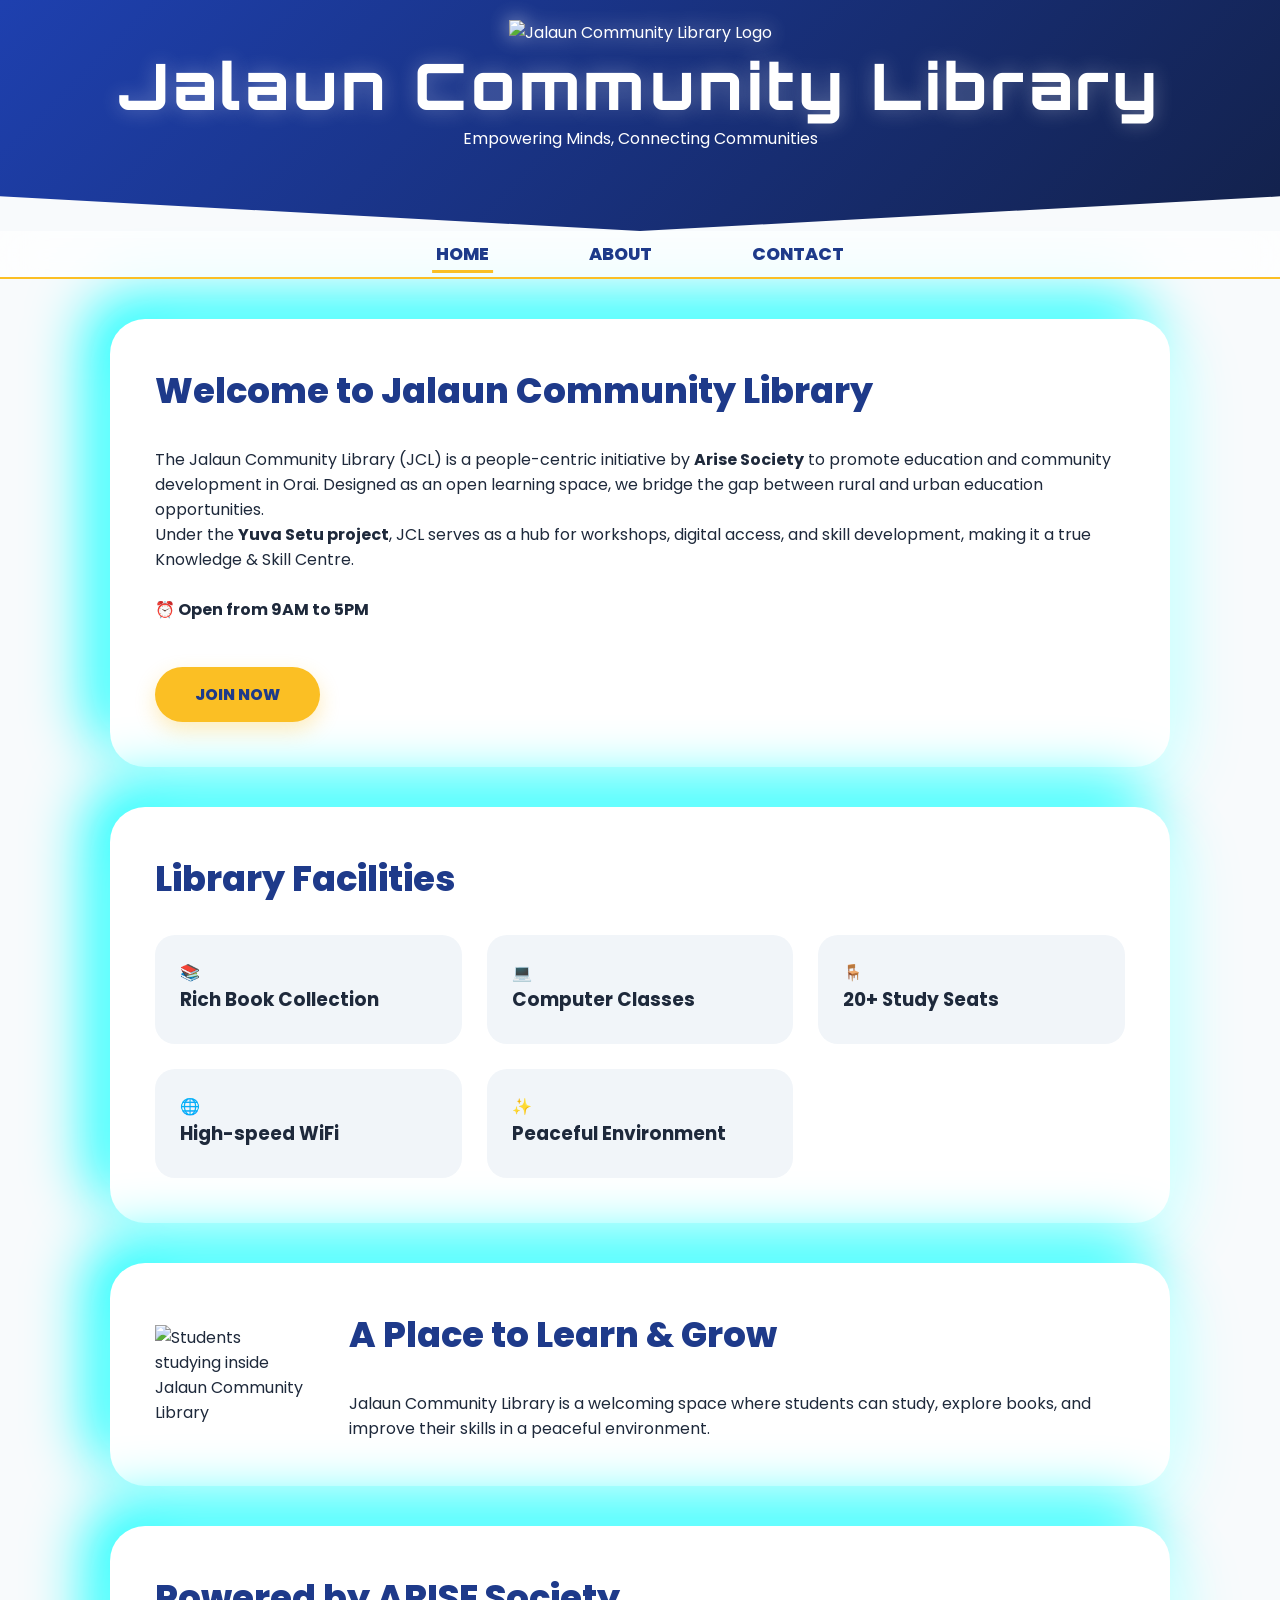
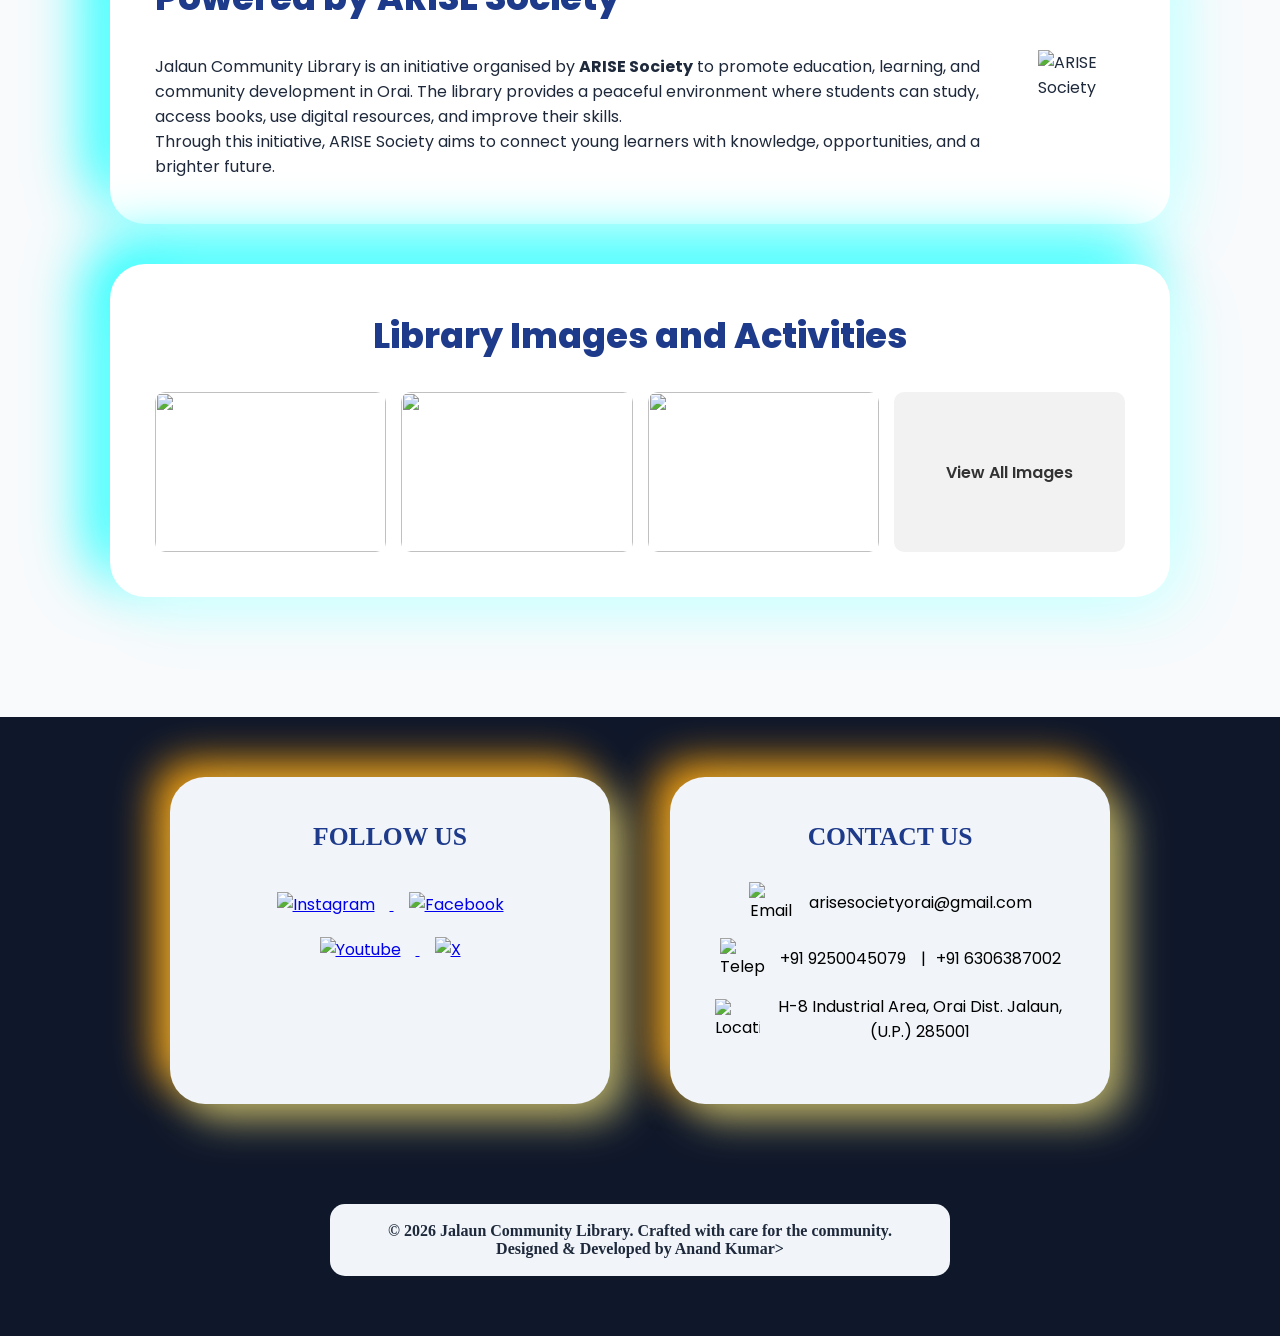
==== index.html @ 610c01ab "Highlight active navigation link for Home Signed-off-by: Anand Kumar  <as1273534@gmail.com>" ====
<!DOCTYPE html>
<html lang="en">

<head>
    <meta charset="UTF-8">
    <meta name="viewport" content="width=device-width, initial-scale=1.0">
    <title>Jalaun Community Library</title>
    
    <meta name="description" content="Jalaun Community Library in Orai provides books, study space, computer classes, WiFi and skill development programs under the Yuva Setu Project by ARISE Society.">

    <meta name="keywords" content="Jalaun Community Library, Orai Library, Study Center Orai, Library in Jalaun, ARISE Society, Yuva Setu Project, Community Library Uttar Pradesh">

    <meta name="author" content="Jalaun Community Library">

    <meta name="robots" content="index, follow">

    <link rel="canonical" href="https://jalauncommunitylibrary.org">
    <link rel="stylesheet" href="style.css">
</head>
<body>
    <!-- Header -->
    <header class="main_header">
      <img class="icon_img" src="libraryicon.png" alt="Jalaun Community Library Logo">
      <h1>Jalaun Community Library</h1>
      <p>Empowering Minds, Connecting Communities</p>
    </header>
    
  <!-- navigation -->
    <nav class="main_nav">
      <ul class="nav_list">
        <li><a href="index.html" class="nav_link active">Home</a></li>
        <li><a href="about.html" class="nav_link">About</a></li>
        <li><a href="contact.html" class="nav_link">Contact</a></li>
      </ul>
    </nav>
 
    <!-- Main Content -->
    <main class="main_card">
      <section class="main_section">
        <h2>Welcome to Jalaun Community Library</h2>
          <p>The Jalaun Community Library (JCL) is a people-centric initiative by <strong>Arise Society</strong> to promote education and community development in Orai. Designed as an open learning space, we bridge the gap between rural and urban education opportunities.</p>
          <p>Under the <strong>Yuva Setu project</strong>, JCL serves as a hub for workshops, digital access, and skill development, making it a true Knowledge & Skill Centre.</p><br>
            <p><b>⏰ Open from 9AM to 5PM</b></p>
          <a href="https://docs.google.com/forms/d/e/1FAIpQLSf2CYbp6UCN3HZZQZBgRJLe7OfTXqX4nN_rKwlwOrmLwPAEdA/viewform">Join Now</a>
      </section>
      <section class="main_section">
        <h2>Library Facilities</h2>
        <ul class="about_grid">
          <li class="about_grid_list">
            <span>📚</span>
            <h3>Rich Book Collection</h3>
          </li>
          <li class="about_grid_list">
            <span>💻</span>
            <h3>Computer Classes</h3>
          </li>
          <li class="about_grid_list">
            <span>🪑</span>
            <h3>20+ Study Seats</h3>
          </li>
          <li class="about_grid_list">
            <span class="icon">🌐</span>
            <h3>High-speed WiFi</h3>
          </li>
          <li class="about_grid_list">
            <span class="icon">✨</span>
            <h3>Peaceful Environment</h3>
          </li>
        </ul>
      </section>
      <section class="main_section">
        <div class="library_intro">
          <img src="study.png" alt="Students studying inside Jalaun Community Library" width="220">
          <div>
            <h2>A Place to Learn & Grow</h2>
            <p>
            Jalaun Community Library is a welcoming space where students can study,
            explore books, and improve their skills in a peaceful environment.
            </p>
          </div>
        </div>
      </section>
      <section class="main_section">
        <div class="library_intro library_intro--right">
          <img src="orgnaiser.png" width="220" alt="ARISE Society">  
          <div>
            <h2>Powered by ARISE Society</h2>
            <p>
            Jalaun Community Library is an initiative organised by <b>ARISE Society</b> 
            to promote education, learning, and community development in Orai. 
            The library provides a peaceful environment where students can study, 
            access books, use digital resources, and improve their skills.<br>
            Through this initiative, ARISE Society aims to connect young learners 
            with knowledge, opportunities, and a brighter future.
            </p>
          </div>
        </div>
      </section>
      <section class="gallery_section main_section">
        <h2>Library Images and Activities</h2>
        <div class="gallery_grid">
          
          <img src="img1.jpg" alt="">
          <img src="img2.jpg" alt="">
          <img src="img3.jpg" alt="">

          <div class="view_all">
            <a href="gallery.html">View All Images</a>
          </div>

        </div>

      </section>
    </main>

    <!-- Footer -->
    <footer>
      <section class="main_section footer-socials">
        <h3>Follow Us</h3>
        <a href="https://www.instagram.com/jalauncommunitylibrary?igsh=MWRpZmloYWJ6ZzcyeA==" target="_blank">
          <img src="insta.png" alt="Instagram">
        </a>
        <a href="https://www.facebook.com/profile.php?id=61581525892297" target="_blank">
          <img src="facebook.png" alt="Facebook">
        </a>
        <a href="https://youtube.com/@arisesociety?si=My3WvKkJfpGWeTZT" target="_blank">
          <img src="youtube.png" alt="Youtube">
        </a>
        <a href="https://x.com/Society2025AR?s=20" target="_blank">
          <img src="x.png" alt="X">
        </a>
      </section>
      <section id="contact" class="main_section">
        <h3>Contact Us</h3>
        <ul>
          <li>
            <a href="mailto:arisesocietyorai@gmail.com">
              <img src="email.png" alt="Email">
              arisesocietyorai@gmail.com
            </a>
          </li>
          <li>
            <a href="tel:+919250045079">
              <img src="call.png" alt="Telephone">
                +91 9250045079
              <span>|</span>

              <a href="tel:+916306387002">
                +91 6306387002
              </a>
            </a>
          </li>
          <li>
            <a href="https://www.google.com/maps/place/Phase-1,+Jalaun+Community+Library,+Orai+Industrial+Area,+H4,+Orai,+Uttar+Pradesh+285001/@26.0103082,79.4914715,15z/data=!4m6!3m5!1s0x399d793b57bba095:0x64fb9fb2b85e0419!8m2!3d26.0103082!4d79.4914715!16s%2Fg%2F11mlxmf1jv?utm_campaign=ml-ardl&g_ep=Eg1tbF8yMDI2MDIyM18wIJvbDyoASAJQAQ%3D%3D" target="_blank">
              <img src="location.png" alt="Location">
              <p>H-8 Industrial Area, Orai Dist. Jalaun, (U.P.) 285001</p>
            </a>
          </li>
        </ul>
      </section>
      <div class="copyright">
        &copy; 2026 Jalaun Community Library. Crafted with care for the community.<br>
        <span class="creator">Designed & Developed by Anand Kumar>
        </span
      </div>
    </footer>
</body>
</html>
---- style.css ----
/* --- Google Fonts & External Libraries --- */
@import url('https://fonts.googleapis.com/css2?family=Orbitron:wght@500;800&family=Poppins:wght@300;400;600;700;800&display=swap');

:root {
    --primary: #1e3a8a;
    --accent: #fbbf24;
    --neon-glow: rgba(251, 191, 36, 0.6);
    --white: #ffffff;
    --bg-body: #f8fafc;
}



* {
    margin: 0;
    padding: 0;
    box-sizing: border-box;
    font-family: 'Poppins', sans-serif;
}

body {
    background-color: var(--bg-body);
    color: #1e293b;
    overflow-x: hidden;
}

/* --- Animated Dynamic Header --- */
.main_header {
    background: linear-gradient(-45deg, #1e3a8a, #2563eb, #0f172a, #1e40af);
    background-size: 400% 400%;
    animation: gradientMove 15s ease infinite; /* Background dhire-dhire move hoga */
    color: var(--white);
    padding:20px 20px 80px 20px;
    text-align: center;
    clip-path: polygon(0 0, 100% 0, 100% 85%, 50% 100%, 0 85%);
    box-shadow: 0 10px 30px rgba(0,0,0,0.2);
}

h1 {
    font-family: 'Orbitron', sans-serif; /* Futuristic Font */
    font-size: 5vw;
    font-weight: 800;
    letter-spacing: 4px;
    animation: zoomIn 1.2s cubic-bezier(0.175, 0.885, 0.32, 1.275);
    text-shadow: 0 0 20px rgba(255,255,255,0.3);
}
.icon_img {
    width: 100px;
    height: 100px;
    animation: zoomIn 1.2s cubic-bezier(0.175,0.885 , 0.32 , 1.275);
    filter: drop-shadow(0 0 10px rgba(255,255,255,0.7));
}

.home_page .icon_img{
  animation: none;

}
.home_page h1{
  animation: none;
}

/* --- Premium Magnetic Navigation --- */
.main_nav {
    background: rgba(255, 255, 255, 0.7);
    backdrop-filter: blur(20px);
    position: sticky;
    top: 0;
    z-index: 1000;
    border-bottom: 2px solid var(--accent);
    padding: 10px 0;
}

.nav_list {
    display: flex;
    justify-content: center;
    list-style: none;
}

.nav_link {
    text-decoration: none;
    color: var(--primary);
    font-weight: 800;
    font-size: 1.1rem;
    text-transform: uppercase;
    margin: 0 25px;
    padding: 12px 25px;
    border-radius: 12px;
    position: relative;
    transition: all 0.4s cubic-bezier(0.175, 0.885, 0.32, 1.275);
}

/* Nav Hover Effect: Box Shadow & Scale */
.nav_link:hover {
    background: var(--primary);
    color: var(--accent);
    transform: translateY(-5px) scale(1.1);
    box-shadow: 0 10px 20px rgba(30, 58, 138, 0.3);
}

/* Active Line Animation */
.nav_link::after {
    content: '';
    position: absolute;
    bottom: 5px;
    left: 50%;
    width: 0;
    height: 3px;
    background: var(--accent);
    transition: 0.3s;
    transform: translateX(-50%);
}

.nav_link:hover::after {
    width: 60%;
}

.nav_link.active::after {
    width: 60%;
}

/* --- Modern Floating Cards --- */
.main_card {
    max-width: 1100px;
    margin: 20px auto 60px auto;
    padding: 20px;
}

.main_section {
    background: var(--white);
    padding:45px;
    border-radius: 35px;
    margin-bottom: 40px;
    box-shadow: 20px 20px 60px #E0FFFF, -20px -20px 60px #00FFFF; /* Neumorphism Look */
    animation: slideUp 1s ease-out;
    transition: 0.4s;
}

.main_section:hover {
    transform: perspective(1000px) rotateX(2deg) translateY(-10px);
    box-shadow: 0 30px 50px rgba(0,0,0,0.1);
}

h2 {
    color: var(--primary);
    font-size: 2.2rem;
    margin-bottom: 30px;
    font-weight: 800;
}

.library_intro{
    display:flex;
    gap:40px;
    align-items:center;
}
.library_intro--right{
    flex-direction: row-reverse;
}

.gallery_section{
    margin-top:40px;
}
.gallery_section h2{
  text-align: center;
}

.gallery_grid{
    display:grid;
    grid-template-columns: repeat(4,1fr);
    gap:15px;
}

/* Sirf gallery.html */
.gallery_page .gallery_grid{
    grid-template-columns: repeat(5,1fr);
}

.gallery_grid img{
    width:100%;
    height:160px;
    object-fit:cover;
    border-radius:10px;
}

.view_all{
    display:flex;
    align-items:center;
    justify-content:center;
    text-align: center;
    background:#f2f2f2;
    border-radius:10px;
    font-weight:600;
}

.view_all a{
    text-decoration:none;
    color:#333;
    text-align:center;
    width:100%;
}


/* --- About Page 3D Grid --- */
.about_grid {
    display: grid;
    grid-template-columns: repeat(auto-fit, minmax(300px, 1fr));
    gap: 25px;
    margin-top: 30px;
    list-style: none;
}

.about_grid_list {
    background: #f1f5f9;
    padding: 25px;
    border-radius: 20px;
    border-bottom: 5px solid transparent;
    transition: 0.5s;
    cursor: default;
}

.about_grid_list:hover {
    background: var(--primary);
    color: var(--white);
    transform: translateY(-15px) rotateZ(1deg);
    border-bottom: 5px solid var(--accent);
    box-shadow: 0 15px 35px rgba(30, 58, 138, 0.4);
}

h3 {
    transition: 0.3s;
}

.about_grid_list:hover h3 {
    color: var(--accent);
}


/* --- Ultra-Glow Button --- */
a[href="https://docs.google.com/forms/d/e/1FAIpQLSf2CYbp6UCN3HZZQZBgRJLe7OfTXqX4nN_rKwlwOrmLwPAEdA/viewform"] {
    display: inline-block;
    background: var(--accent);
    color: var(--primary);
    padding: 15px 40px;
    border-radius: 50px;
    text-decoration: none;
    font-weight: 800;
    text-transform: uppercase;
    margin-top: 45px; /* Spacing fix kiya timing se door karne ke liye */
    box-shadow: 0 8px 20px rgba(251, 191, 36, 0.3);
    animation: glowEffect 2s infinite;
    transition: 0.3s;
}

/* --- Footer (Heading & Icon Fix) --- */
footer {
    background: #0f172a;
    color: var(--white);
    padding: 60px 20px;
    text-align: center;
    margin-top: auto;
}
/* Footer layout fix (Follow + Contact side by side) */
footer {
    display: flex;
    flex-wrap: wrap;
    justify-content: center;
    gap: 60px;
    margin-top: auto;
}

footer .main_section{
  background:#f1f5f9;
  box-shadow: 15px 15px 40px #b3ad6b, -15px -15px 40px #f59e0b;
}

footer .footer-socials,
footer #contact {
    flex: 1 1 450px;
    max-width: 440px;
}
/* Footer Headings ab dikhengi */
footer h3 {
    color: #1e3a8a!important;
    font-size: 1.6rem;
    margin-bottom: 30px;
    text-transform: uppercase;
    font-family: fantasy;
}

/* Icons 10px bade kiye (60px se 70px) */
.footer-socials a img {
    width: 90px; 
    height: 90px;
    margin: 10px 15px;
    transition: transform 0.6s cubic-bezier(0.175, 0.885, 0.32, 1.275);
}

.footer-socials a img:hover {
    transform: rotate(360deg) scale(1.4);
    filter: drop-shadow(0 0 15px var(--accent));
}

#contact ul {
    list-style: none;
    margin-top: 20px;
}

#contact ul li {
    display: flex;
    justify-content: center;
    align-items: center;
    gap: 10px;
}

#contact ul li a {
    color: black;
    text-decoration: none;
    display: flex;
    align-items: center;
    justify-content: center;
    gap: 15px;
    margin-bottom: 15px;
}

#contact img {
    width: 45px;
}

/* Copyright text */
.copyright{
    background: #f1f5f9;
    color: #1e293b;
    padding: 18px;
    margin-top: 25px;
    text-align: center;
    border-radius: 15px;
    font-weight: 600;
    width: 50%;
    margin: auto;
    font-family: fantasy;
}

.creator{
    font-family: cursive;
    font-weight: bold;
}

/* --- Advanced Keyframes --- */
@keyframes gradientMove {
    0% { background-position: 0% 50%; }
    50% { background-position: 100% 50%; }
    100% { background-position: 0% 50%; }
}

@keyframes zoomIn {
    from { opacity: 0; transform: scale(0.5); }
    to { opacity: 1; transform: scale(1); }
}

@keyframes slideUp {
    from { opacity: 0; transform: translateY(50px); }
    to { opacity: 1; transform: translateY(0); }
}

@keyframes glowEffect {
    0%, 100% { box-shadow: 0 0 15px var(--neon-glow); }
    50% { box-shadow: 0 0 35px var(--accent); }
}

/* Responsive Fix */
@media (max-width: 768px) {
    header h1 { font-size: 2.2rem; }
    nav ul { flex-direction: column; }
    nav ul li { margin: 10px 0; }
    main { margin-top: 20px; }
    .copyright{
      width: 100%;
    }
    .library_intro{
        flex-direction:column;
        text-align:center;
    }
    .gallery_grid{
      grid-template-columns: repeat(2,1fr);
      }/* mobile me 2 images */
    .gallery_page .gallery_grid{
        grid-template-columns: repeat(2,1fr);
    }
}
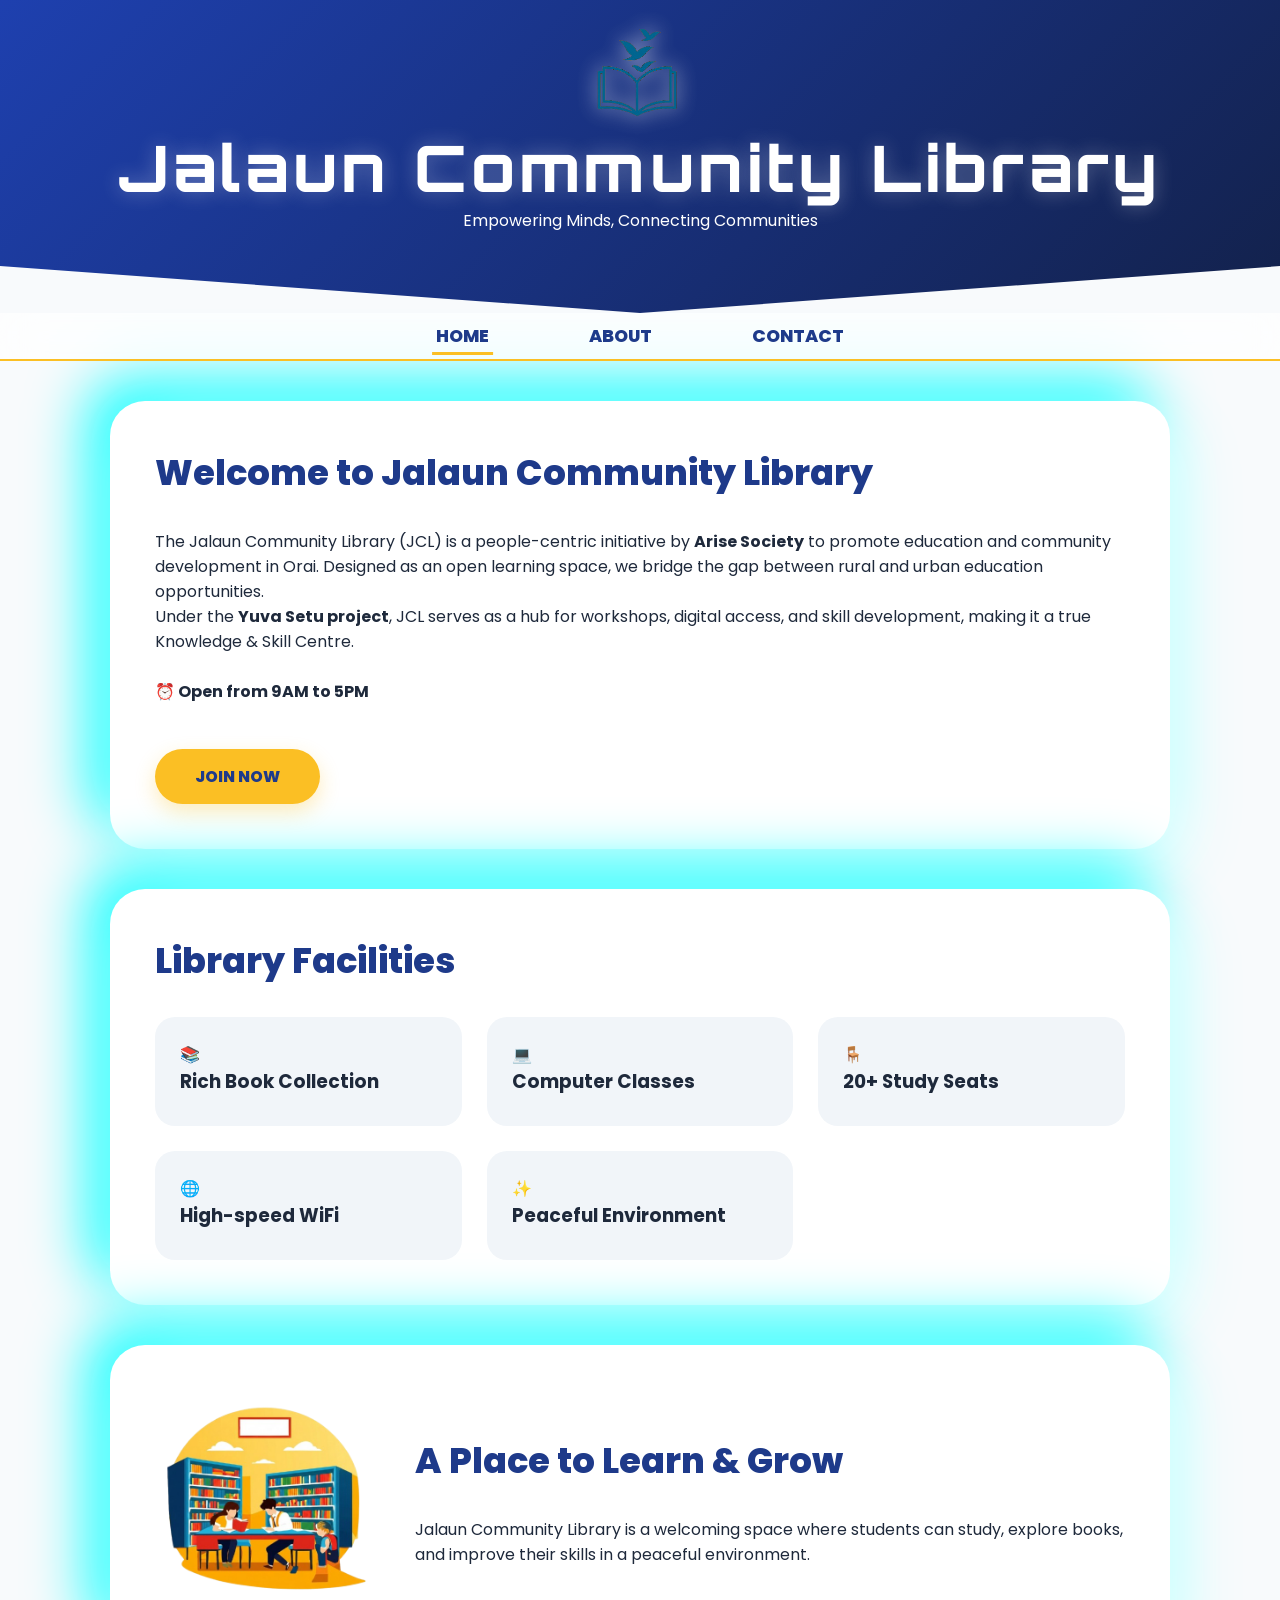
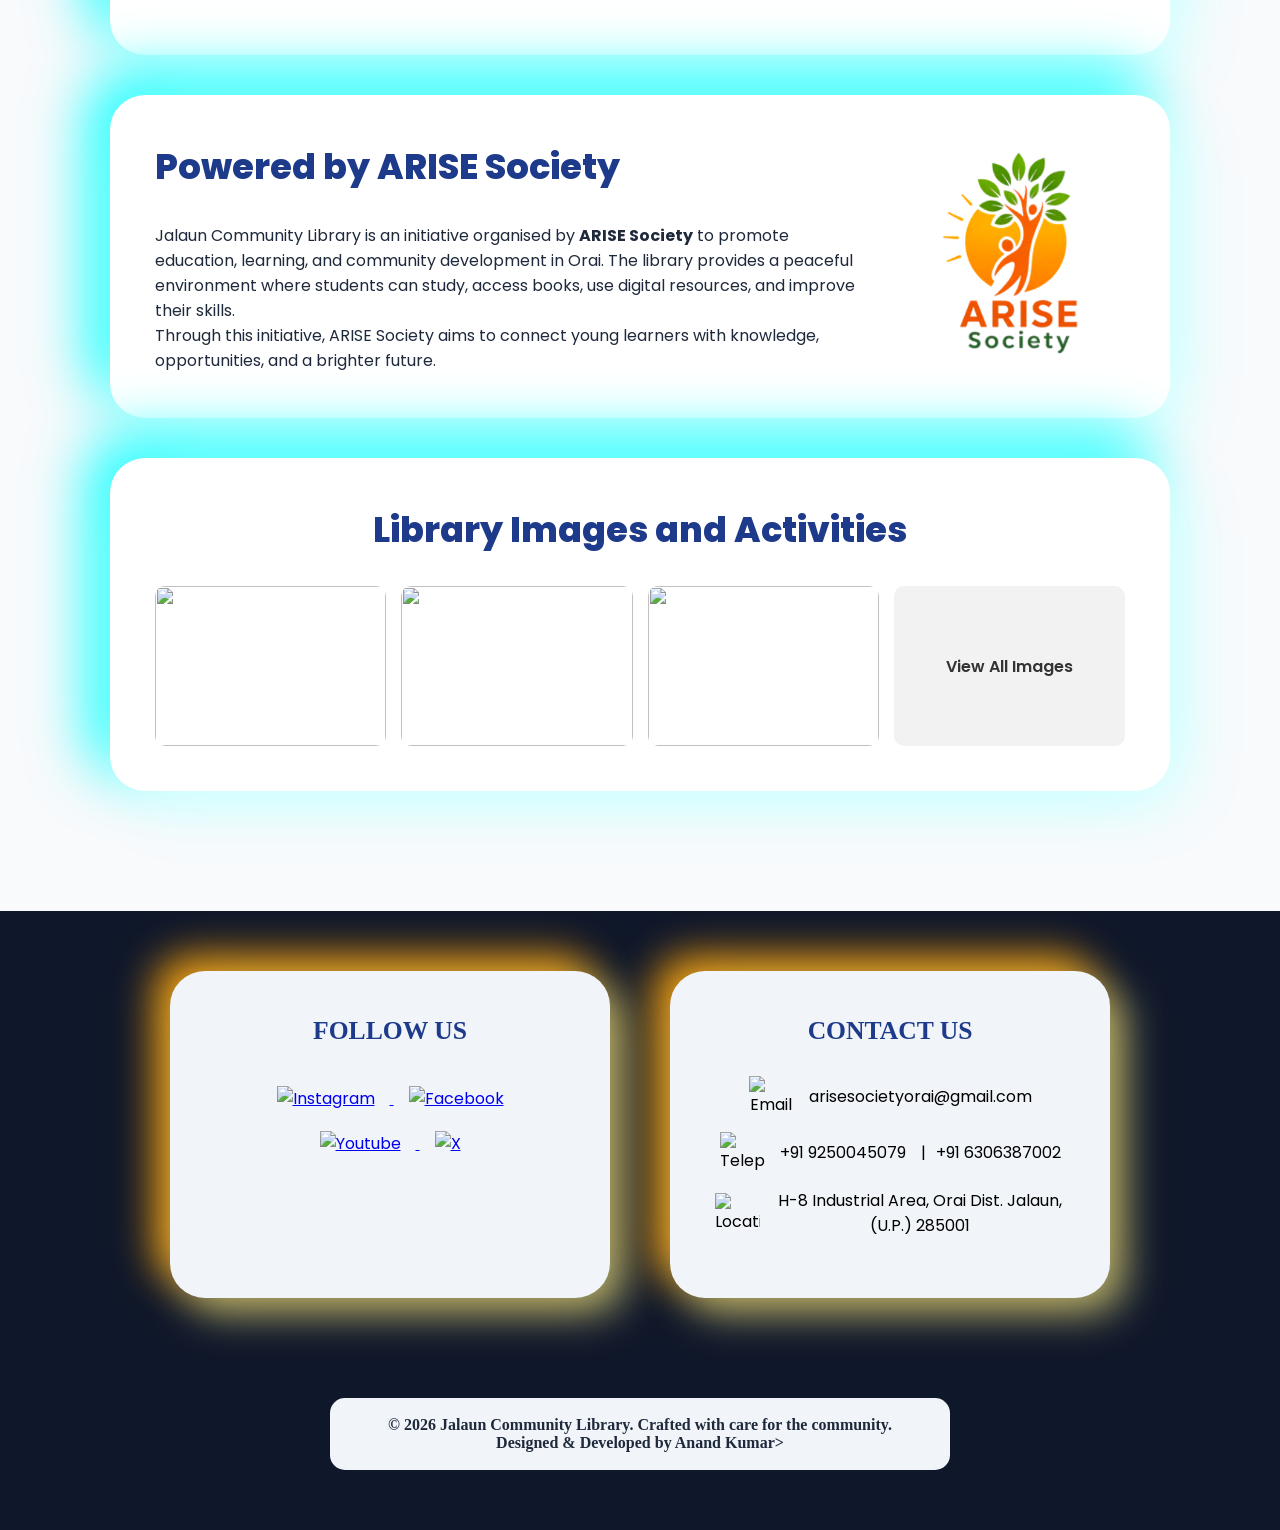
==== commit 76ddf987: "Update file paths and image sources in index.html Signed-off-by: Anand Kumar  <as1273534@gmail.com>" ====
--- a/index.html
+++ b/index.html
@@ -15,12 +15,12 @@
     <meta name="robots" content="index, follow">
 
     <link rel="canonical" href="https://jalauncommunitylibrary.org">
-    <link rel="stylesheet" href="style.css">
+    <link rel="stylesheet" href="css/style.css">
 </head>
 <body>
     <!-- Header -->
     <header class="main_header">
-      <img class="icon_img" src="libraryicon.png" alt="Jalaun Community Library Logo">
+      <img class="icon_img" src="logo-icons/libraryicon.png" alt="Jalaun Community Library Logo">
       <h1>Jalaun Community Library</h1>
       <p>Empowering Minds, Connecting Communities</p>
     </header>
@@ -29,8 +29,8 @@
     <nav class="main_nav">
       <ul class="nav_list">
         <li><a href="index.html" class="nav_link active">Home</a></li>
-        <li><a href="about.html" class="nav_link">About</a></li>
-        <li><a href="contact.html" class="nav_link">Contact</a></li>
+        <li><a href="tampletes/about.html" class="nav_link">About</a></li>
+        <li><a href="tampletes/contact.html" class="nav_link">Contact</a></li>
       </ul>
     </nav>
  
@@ -70,7 +70,7 @@
       </section>
       <section class="main_section">
         <div class="library_intro">
-          <img src="study.png" alt="Students studying inside Jalaun Community Library" width="220">
+          <img src="logo-icons/study.png" alt="Students studying inside Jalaun Community Library" width="220">
           <div>
             <h2>A Place to Learn & Grow</h2>
             <p>
@@ -82,7 +82,7 @@
       </section>
       <section class="main_section">
         <div class="library_intro library_intro--right">
-          <img src="orgnaiser.png" width="220" alt="ARISE Society">  
+          <img src="logo-icons/orgnaiser.png" width="220" alt="ARISE Society">  
           <div>
             <h2>Powered by ARISE Society</h2>
             <p>
@@ -100,12 +100,12 @@
         <h2>Library Images and Activities</h2>
         <div class="gallery_grid">
           
-          <img src="img1.jpg" alt="">
-          <img src="img2.jpg" alt="">
-          <img src="img3.jpg" alt="">
+          <img src="gallery/images/img1.jpg" alt="">
+          <img src="gallery/images/img2.jpg" alt="">
+          <img src="gallery/images/img3.jpg" alt="">
 
           <div class="view_all">
-            <a href="gallery.html">View All Images</a>
+            <a href="tampletes/gallery.html">View All Images</a>
           </div>
 
         </div>
--- a/css/style.css
+++ b/css/style.css
@@ -0,0 +1,399 @@
+/* --- Google Fonts & External Libraries --- */
+@import url('https://fonts.googleapis.com/css2?family=Orbitron:wght@500;800&family=Poppins:wght@300;400;600;700;800&display=swap');
+
+:root {
+    --primary: #1e3a8a;
+    --accent: #fbbf24;
+    --neon-glow: rgba(251, 191, 36, 0.6);
+    --white: #ffffff;
+    --bg-body: #f8fafc;
+}
+
+
+
+* {
+    margin: 0;
+    padding: 0;
+    box-sizing: border-box;
+    font-family: 'Poppins', sans-serif;
+}
+
+body {
+    background-color: var(--bg-body);
+    color: #1e293b;
+    overflow-x: hidden;
+}
+
+/* --- Animated Dynamic Header --- */
+.main_header {
+    background: linear-gradient(-45deg, #1e3a8a, #2563eb, #0f172a, #1e40af);
+    background-size: 400% 400%;
+    animation: gradientMove 15s ease infinite; /* Background dhire-dhire move hoga */
+    color: var(--white);
+    padding:20px 20px 80px 20px;
+    text-align: center;
+    clip-path: polygon(0 0, 100% 0, 100% 85%, 50% 100%, 0 85%);
+    box-shadow: 0 10px 30px rgba(0,0,0,0.2);
+}
+
+h1 {
+    font-family: 'Orbitron', sans-serif; /* Futuristic Font */
+    font-size: 5vw;
+    font-weight: 800;
+    letter-spacing: 4px;
+    animation: zoomIn 1.2s cubic-bezier(0.175, 0.885, 0.32, 1.275);
+    text-shadow: 0 0 20px rgba(255,255,255,0.3);
+}
+.icon_img {
+    width: 100px;
+    height: 100px;
+    animation: zoomIn 1.2s cubic-bezier(0.175,0.885 , 0.32 , 1.275);
+    filter: drop-shadow(0 0 10px rgba(255,255,255,0.7));
+}
+
+.home_page .icon_img{
+  animation: none;
+
+}
+.home_page h1{
+  animation: none;
+}
+
+/* --- Premium Magnetic Navigation --- */
+.main_nav {
+    background: rgba(255, 255, 255, 0.7);
+    backdrop-filter: blur(20px);
+    position: sticky;
+    top: 0;
+    z-index: 1000;
+    border-bottom: 2px solid var(--accent);
+    padding: 10px 0;
+}
+
+.nav_list {
+    display: flex;
+    justify-content: center;
+    list-style: none;
+}
+
+.nav_link {
+    text-decoration: none;
+    color: var(--primary);
+    font-weight: 800;
+    font-size: 1.1rem;
+    text-transform: uppercase;
+    margin: 0 25px;
+    padding: 12px 25px;
+    border-radius: 12px;
+    position: relative;
+    transition: all 0.4s cubic-bezier(0.175, 0.885, 0.32, 1.275);
+}
+
+/* Nav Hover Effect: Box Shadow & Scale */
+.nav_link:hover {
+    background: var(--primary);
+    color: var(--accent);
+    transform: translateY(-5px) scale(1.1);
+    box-shadow: 0 10px 20px rgba(30, 58, 138, 0.3);
+}
+
+/* Active Line Animation */
+.nav_link::after {
+    content: '';
+    position: absolute;
+    bottom: 5px;
+    left: 50%;
+    width: 0;
+    height: 3px;
+    background: var(--accent);
+    transition: 0.3s;
+    transform: translateX(-50%);
+}
+
+.nav_link:hover::after {
+    width: 60%;
+}
+
+.nav_link.active::after {
+    width: 60%;
+}
+
+/* --- Modern Floating Cards --- */
+.main_card {
+    max-width: 1100px;
+    margin: 20px auto 60px auto;
+    padding: 20px;
+}
+
+.main_section {
+    background: var(--white);
+    padding:45px;
+    border-radius: 35px;
+    margin-bottom: 40px;
+    box-shadow: 20px 20px 60px #E0FFFF, -20px -20px 60px #00FFFF; /* Neumorphism Look */
+    animation: slideUp 1s ease-out;
+    transition: 0.4s;
+}
+
+.main_section:hover {
+    transform: perspective(1000px) rotateX(2deg) translateY(-10px);
+    box-shadow: 0 30px 50px rgba(0,0,0,0.1);
+}
+
+h2 {
+    color: var(--primary);
+    font-size: 2.2rem;
+    margin-bottom: 30px;
+    font-weight: 800;
+}
+
+.library_intro{
+    display:flex;
+    gap:40px;
+    align-items:center;
+}
+.library_intro--right{
+    flex-direction: row-reverse;
+}
+
+.gallery_section{
+    margin-top:40px;
+}
+.gallery_section h2{
+  text-align: center;
+}
+
+.gallery_grid{
+    display:grid;
+    grid-template-columns: repeat(4,1fr);
+    gap:15px;
+}
+
+/* Sirf gallery.html */
+.gallery_page .gallery_grid{
+    grid-template-columns: repeat(5,1fr);
+}
+
+.gallery_grid img{
+    width:100%;
+    height:160px;
+    object-fit:cover;
+    border-radius:10px;
+}
+
+.view_all{
+    display:flex;
+    align-items:center;
+    justify-content:center;
+    text-align: center;
+    background:#f2f2f2;
+    border-radius:10px;
+    font-weight:600;
+}
+
+.view_all a{
+    text-decoration:none;
+    color:#333;
+    text-align:center;
+    width:100%;
+}
+
+
+/* --- About Page 3D Grid --- */
+.about_grid {
+    display: grid;
+    grid-template-columns: repeat(auto-fit, minmax(300px, 1fr));
+    gap: 25px;
+    margin-top: 30px;
+    list-style: none;
+}
+
+.about_grid_list {
+    background: #f1f5f9;
+    padding: 25px;
+    border-radius: 20px;
+    border-bottom: 5px solid transparent;
+    transition: 0.5s;
+    cursor: default;
+}
+
+.about_grid_list:hover {
+    background: var(--primary);
+    color: var(--white);
+    transform: translateY(-15px) rotateZ(1deg);
+    border-bottom: 5px solid var(--accent);
+    box-shadow: 0 15px 35px rgba(30, 58, 138, 0.4);
+}
+
+h3 {
+    transition: 0.3s;
+}
+
+.about_grid_list:hover h3 {
+    color: var(--accent);
+}
+
+
+/* --- Ultra-Glow Button --- */
+a[href="https://docs.google.com/forms/d/e/1FAIpQLSf2CYbp6UCN3HZZQZBgRJLe7OfTXqX4nN_rKwlwOrmLwPAEdA/viewform"] {
+    display: inline-block;
+    background: var(--accent);
+    color: var(--primary);
+    padding: 15px 40px;
+    border-radius: 50px;
+    text-decoration: none;
+    font-weight: 800;
+    text-transform: uppercase;
+    margin-top: 45px; /* Spacing fix kiya timing se door karne ke liye */
+    box-shadow: 0 8px 20px rgba(251, 191, 36, 0.3);
+    animation: glowEffect 2s infinite;
+    transition: 0.3s;
+}
+
+/* --- Footer (Heading & Icon Fix) --- */
+footer {
+    background: #0f172a;
+    color: var(--white);
+    padding: 60px 20px;
+    text-align: center;
+    margin-top: auto;
+}
+/* Footer layout fix (Follow + Contact side by side) */
+footer {
+    display: flex;
+    flex-wrap: wrap;
+    justify-content: center;
+    gap: 60px;
+    margin-top: auto;
+}
+
+footer .main_section{
+  background:#f1f5f9;
+  box-shadow: 15px 15px 40px #b3ad6b, -15px -15px 40px #f59e0b;
+}
+
+footer .footer-socials,
+footer #contact {
+    flex: 1 1 450px;
+    max-width: 440px;
+}
+/* Footer Headings ab dikhengi */
+footer h3 {
+    color: #1e3a8a!important;
+    font-size: 1.6rem;
+    margin-bottom: 30px;
+    text-transform: uppercase;
+    font-family: fantasy;
+}
+
+/* Icons 10px bade kiye (60px se 70px) */
+.footer-socials a img {
+    width: 90px; 
+    height: 90px;
+    margin: 10px 15px;
+    transition: transform 0.6s cubic-bezier(0.175, 0.885, 0.32, 1.275);
+}
+
+.footer-socials a img:hover {
+    transform: rotate(360deg) scale(1.4);
+    filter: drop-shadow(0 0 15px var(--accent));
+}
+
+#contact ul {
+    list-style: none;
+    margin-top: 20px;
+}
+
+#contact ul li {
+    display: flex;
+    justify-content: center;
+    align-items: center;
+    gap: 10px;
+}
+
+#contact ul li a {
+    color: black;
+    text-decoration: none;
+    display: flex;
+    align-items: center;
+    justify-content: center;
+    gap: 15px;
+    margin-bottom: 15px;
+}
+
+#contact img {
+    width: 45px;
+}
+
+/* Copyright text */
+.copyright{
+    background: #f1f5f9;
+    color: #1e293b;
+    padding: 18px;
+    margin-top: 25px;
+    text-align: center;
+    border-radius: 15px;
+    font-weight: 600;
+    width: 50%;
+    margin: auto;
+    font-family: fantasy;
+}
+
+.creator{
+    font-family: cursive;
+    font-weight: bold;
+}
+
+/* --- Image clise button --- */
+.lb-close {
+    width: 60px !important;
+    height: 60px !important;
+    background-size: 30px 30px !important;
+    top: 15px !important;
+    right: 20px !important;
+    opacity: 1 !important;
+}
+
+/* --- Advanced Keyframes --- */
+@keyframes gradientMove {
+    0% { background-position: 0% 50%; }
+    50% { background-position: 100% 50%; }
+    100% { background-position: 0% 50%; }
+}
+
+@keyframes zoomIn {
+    from { opacity: 0; transform: scale(0.5); }
+    to { opacity: 1; transform: scale(1); }
+}
+
+@keyframes slideUp {
+    from { opacity: 0; transform: translateY(50px); }
+    to { opacity: 1; transform: translateY(0); }
+}
+
+@keyframes glowEffect {
+    0%, 100% { box-shadow: 0 0 15px var(--neon-glow); }
+    50% { box-shadow: 0 0 35px var(--accent); }
+}
+
+/* Responsive Fix */
+@media (max-width: 768px) {
+    header h1 { font-size: 2.2rem; }
+    nav ul { flex-direction: column; }
+    nav ul li { margin: 10px 0; }
+    main { margin-top: 20px; }
+    .copyright{
+      width: 100%;
+    }
+    .library_intro{
+        flex-direction:column;
+        text-align:center;
+    }
+    .gallery_grid{
+      grid-template-columns: repeat(2,1fr);
+      }/* mobile me 2 images */
+    .gallery_page .gallery_grid{
+        grid-template-columns: repeat(2,1fr);
+    }
+}
+
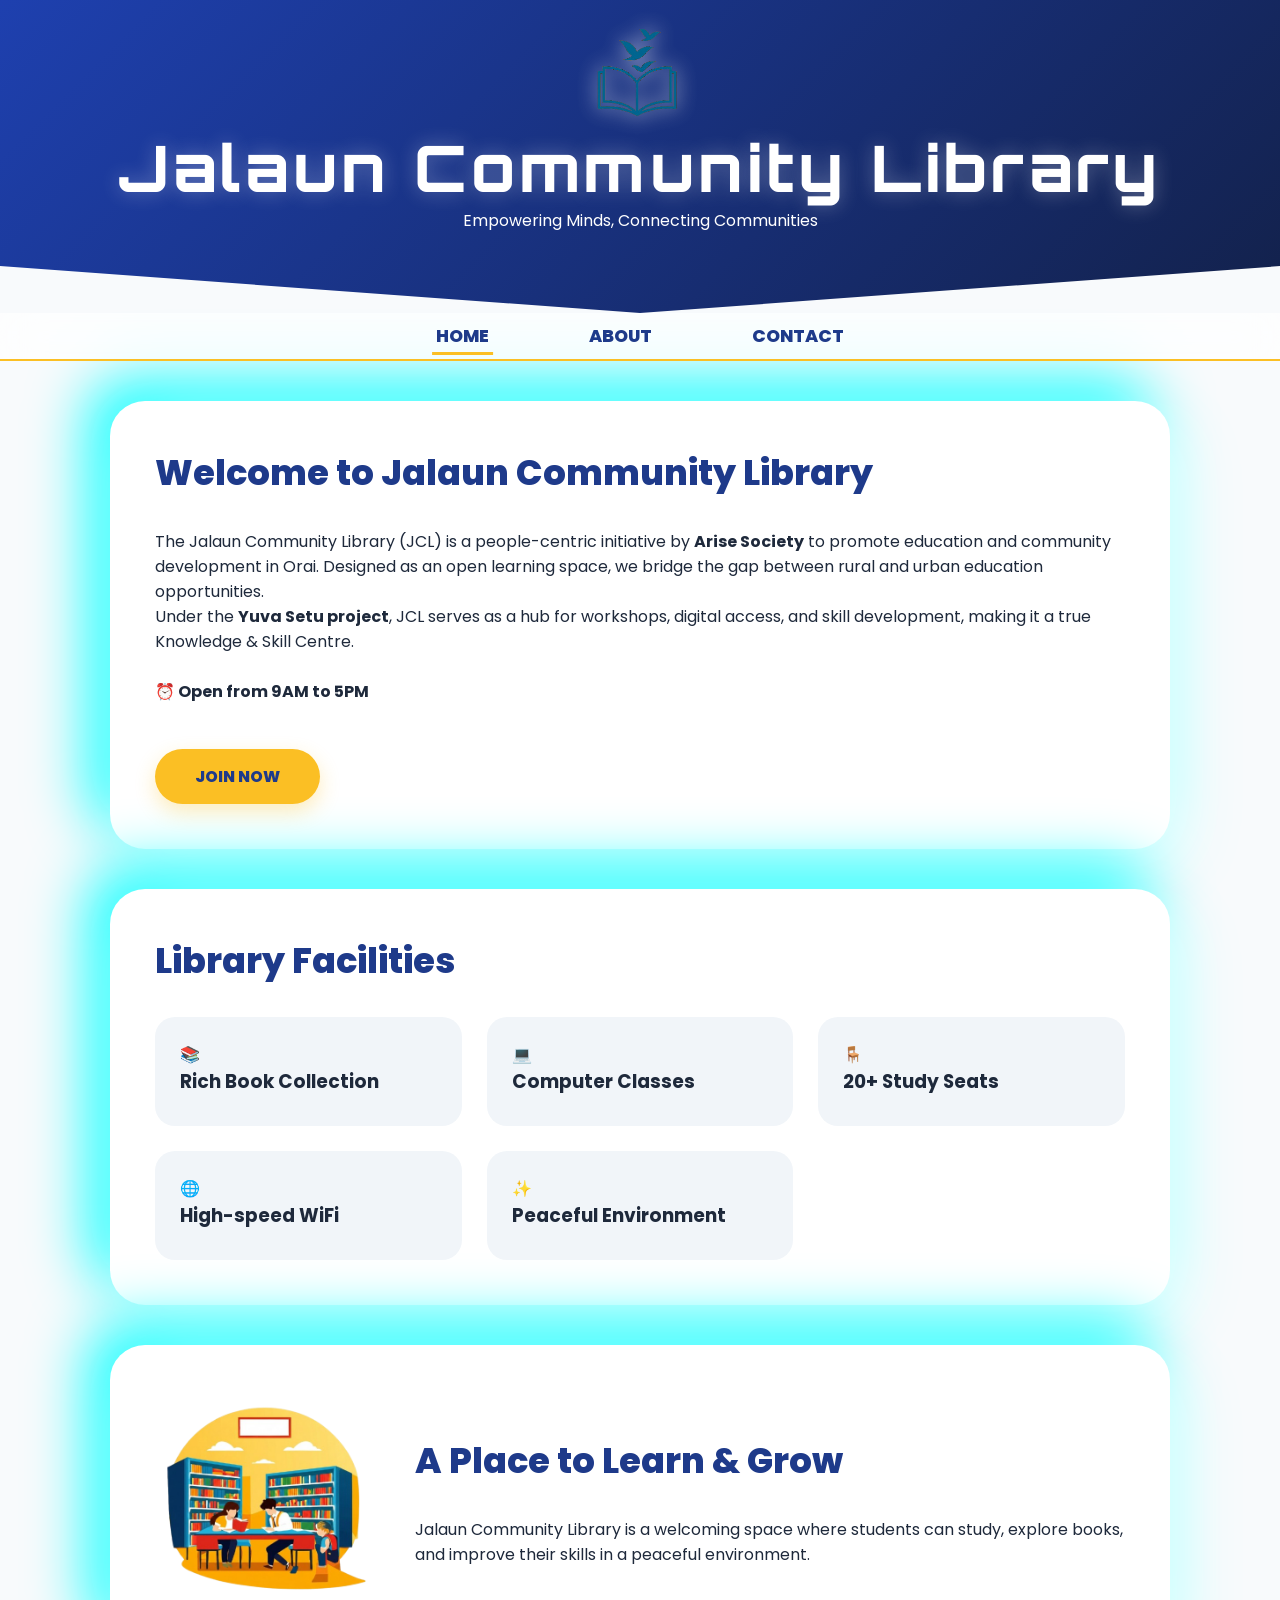
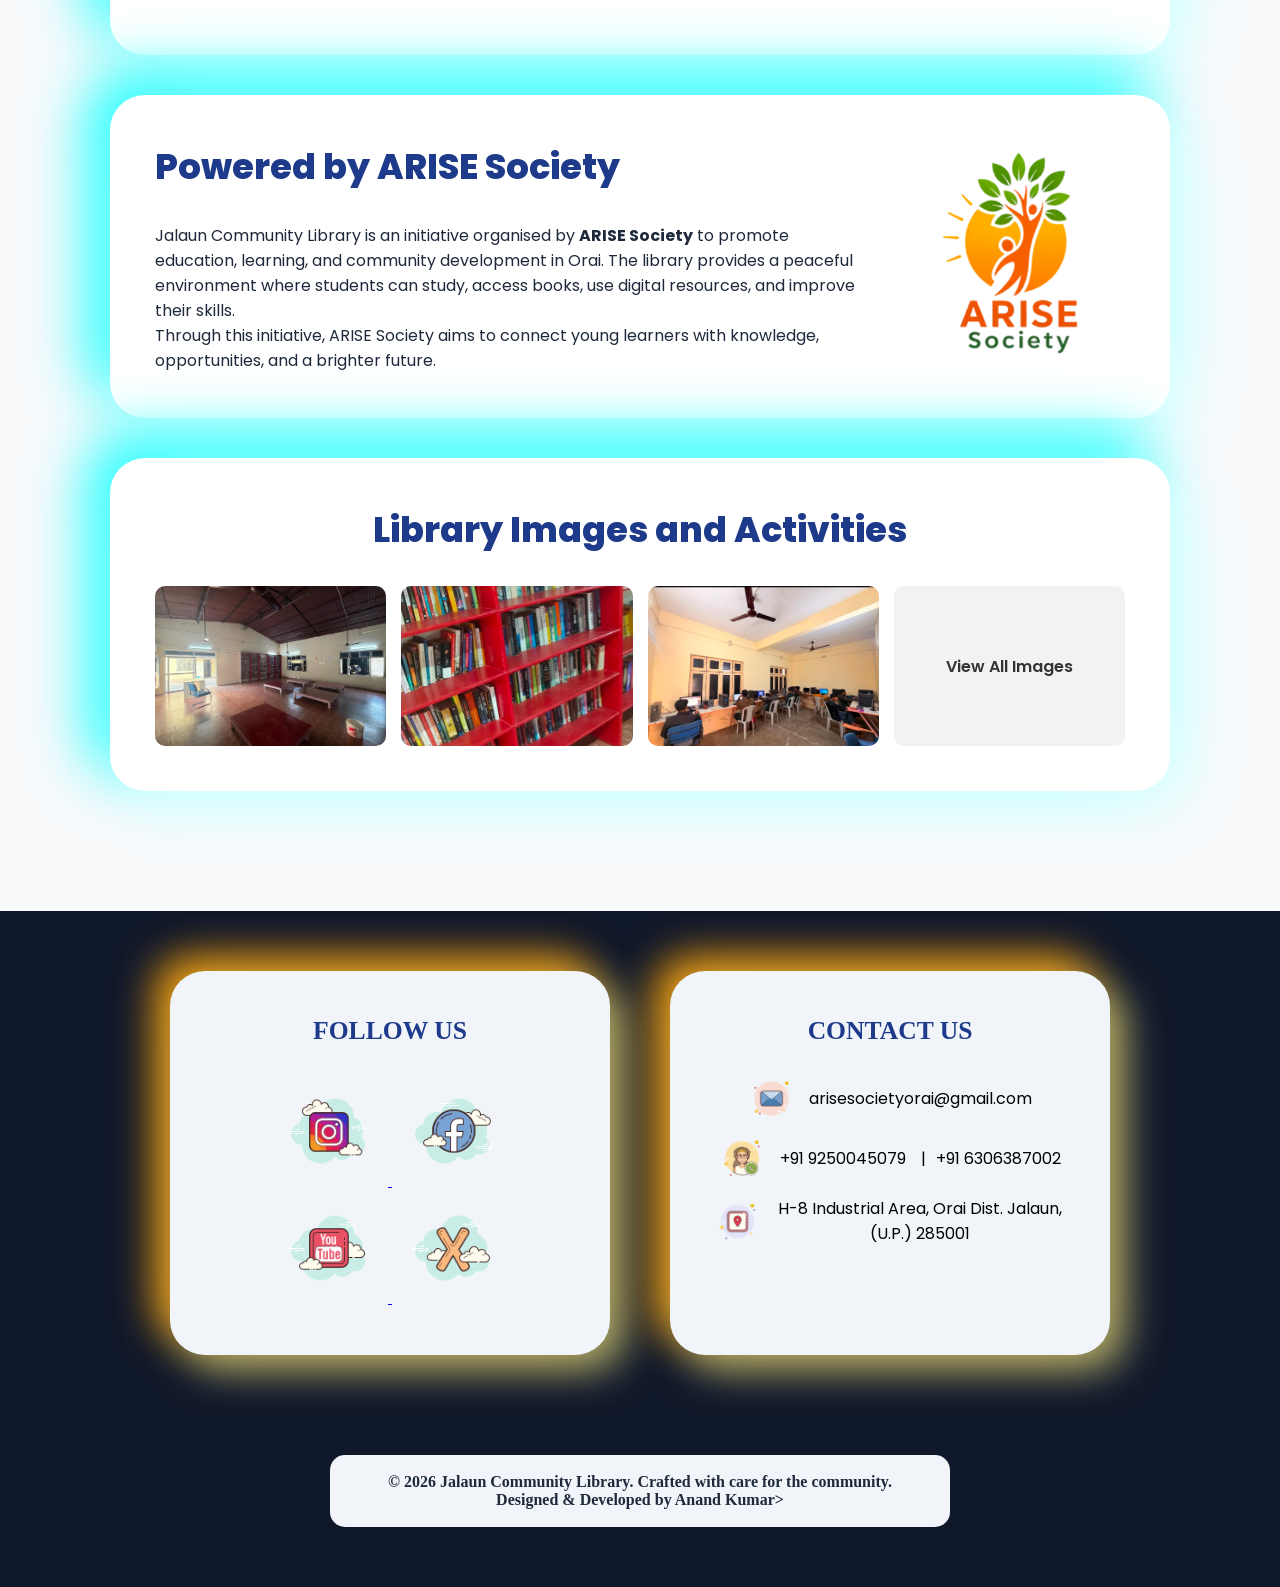
==== commit fdf10d57: "Fix template paths and update image sources Signed-off-by: Anand Kumar  <as1273534@gmail.com>" ====
--- a/index.html
+++ b/index.html
@@ -29,8 +29,8 @@
     <nav class="main_nav">
       <ul class="nav_list">
         <li><a href="index.html" class="nav_link active">Home</a></li>
-        <li><a href="tampletes/about.html" class="nav_link">About</a></li>
-        <li><a href="tampletes/contact.html" class="nav_link">Contact</a></li>
+        <li><a href="templates/about.html" class="nav_link">About</a></li>
+        <li><a href="templates/contact.html" class="nav_link">Contact</a></li>
       </ul>
     </nav>
  
@@ -105,7 +105,7 @@
           <img src="gallery/images/img3.jpg" alt="">
 
           <div class="view_all">
-            <a href="tampletes/gallery.html">View All Images</a>
+            <a href="templates/gallery.html">View All Images</a>
           </div>
 
         </div>
@@ -118,16 +118,16 @@
       <section class="main_section footer-socials">
         <h3>Follow Us</h3>
         <a href="https://www.instagram.com/jalauncommunitylibrary?igsh=MWRpZmloYWJ6ZzcyeA==" target="_blank">
-          <img src="insta.png" alt="Instagram">
+          <img src="logo-icons/insta.png" alt="Instagram">
         </a>
         <a href="https://www.facebook.com/profile.php?id=61581525892297" target="_blank">
-          <img src="facebook.png" alt="Facebook">
+          <img src="logo-icons/facebook.png" alt="Facebook">
         </a>
         <a href="https://youtube.com/@arisesociety?si=My3WvKkJfpGWeTZT" target="_blank">
-          <img src="youtube.png" alt="Youtube">
+          <img src="logo-icons/youtube.png" alt="Youtube">
         </a>
         <a href="https://x.com/Society2025AR?s=20" target="_blank">
-          <img src="x.png" alt="X">
+          <img src="logo-icons/x.png" alt="X">
         </a>
       </section>
       <section id="contact" class="main_section">
@@ -135,13 +135,13 @@
         <ul>
           <li>
             <a href="mailto:arisesocietyorai@gmail.com">
-              <img src="email.png" alt="Email">
+              <img src="logo-icons/email.png" alt="Email">
               arisesocietyorai@gmail.com
             </a>
           </li>
           <li>
             <a href="tel:+919250045079">
-              <img src="call.png" alt="Telephone">
+              <img src="logo-icons/call.png" alt="Telephone">
                 +91 9250045079
               <span>|</span>
 
@@ -152,7 +152,7 @@
           </li>
           <li>
             <a href="https://www.google.com/maps/place/Phase-1,+Jalaun+Community+Library,+Orai+Industrial+Area,+H4,+Orai,+Uttar+Pradesh+285001/@26.0103082,79.4914715,15z/data=!4m6!3m5!1s0x399d793b57bba095:0x64fb9fb2b85e0419!8m2!3d26.0103082!4d79.4914715!16s%2Fg%2F11mlxmf1jv?utm_campaign=ml-ardl&g_ep=Eg1tbF8yMDI2MDIyM18wIJvbDyoASAJQAQ%3D%3D" target="_blank">
-              <img src="location.png" alt="Location">
+              <img src="logo-icons/location.png" alt="Location">
               <p>H-8 Industrial Area, Orai Dist. Jalaun, (U.P.) 285001</p>
             </a>
           </li>
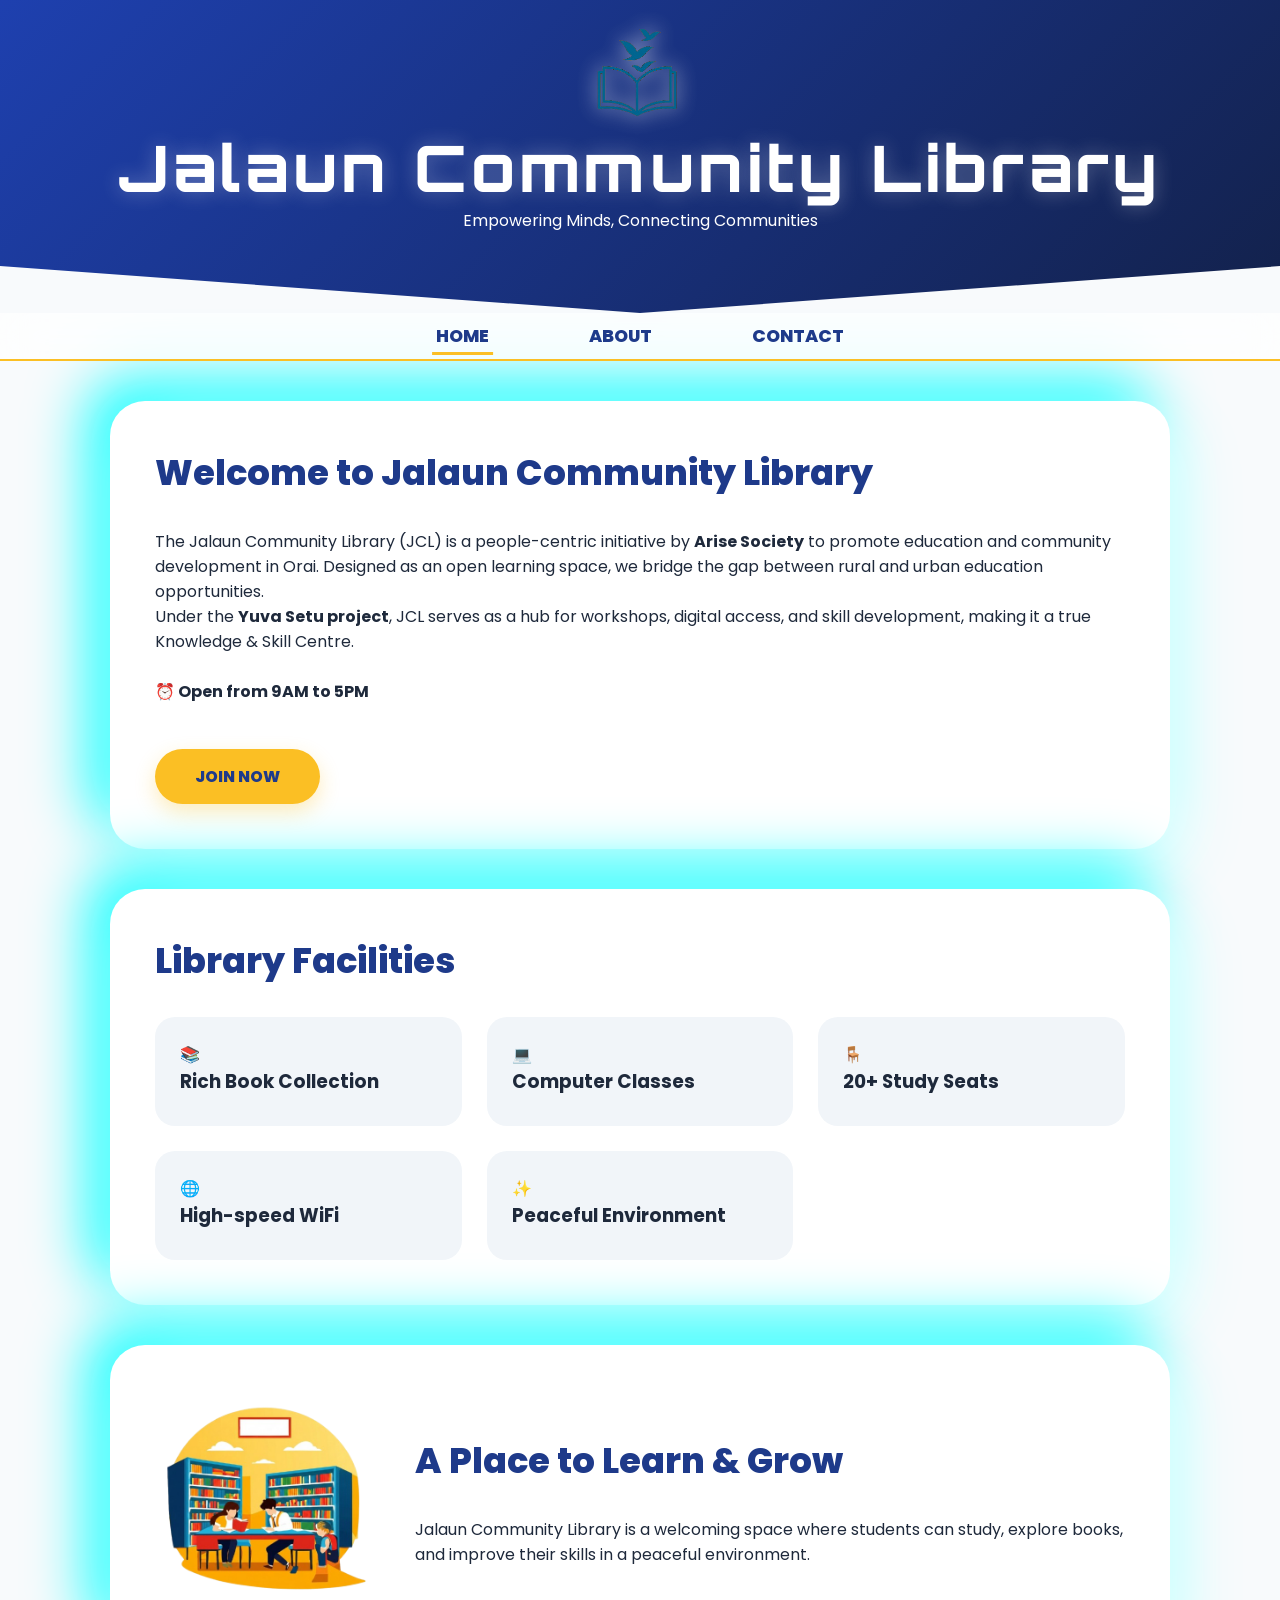
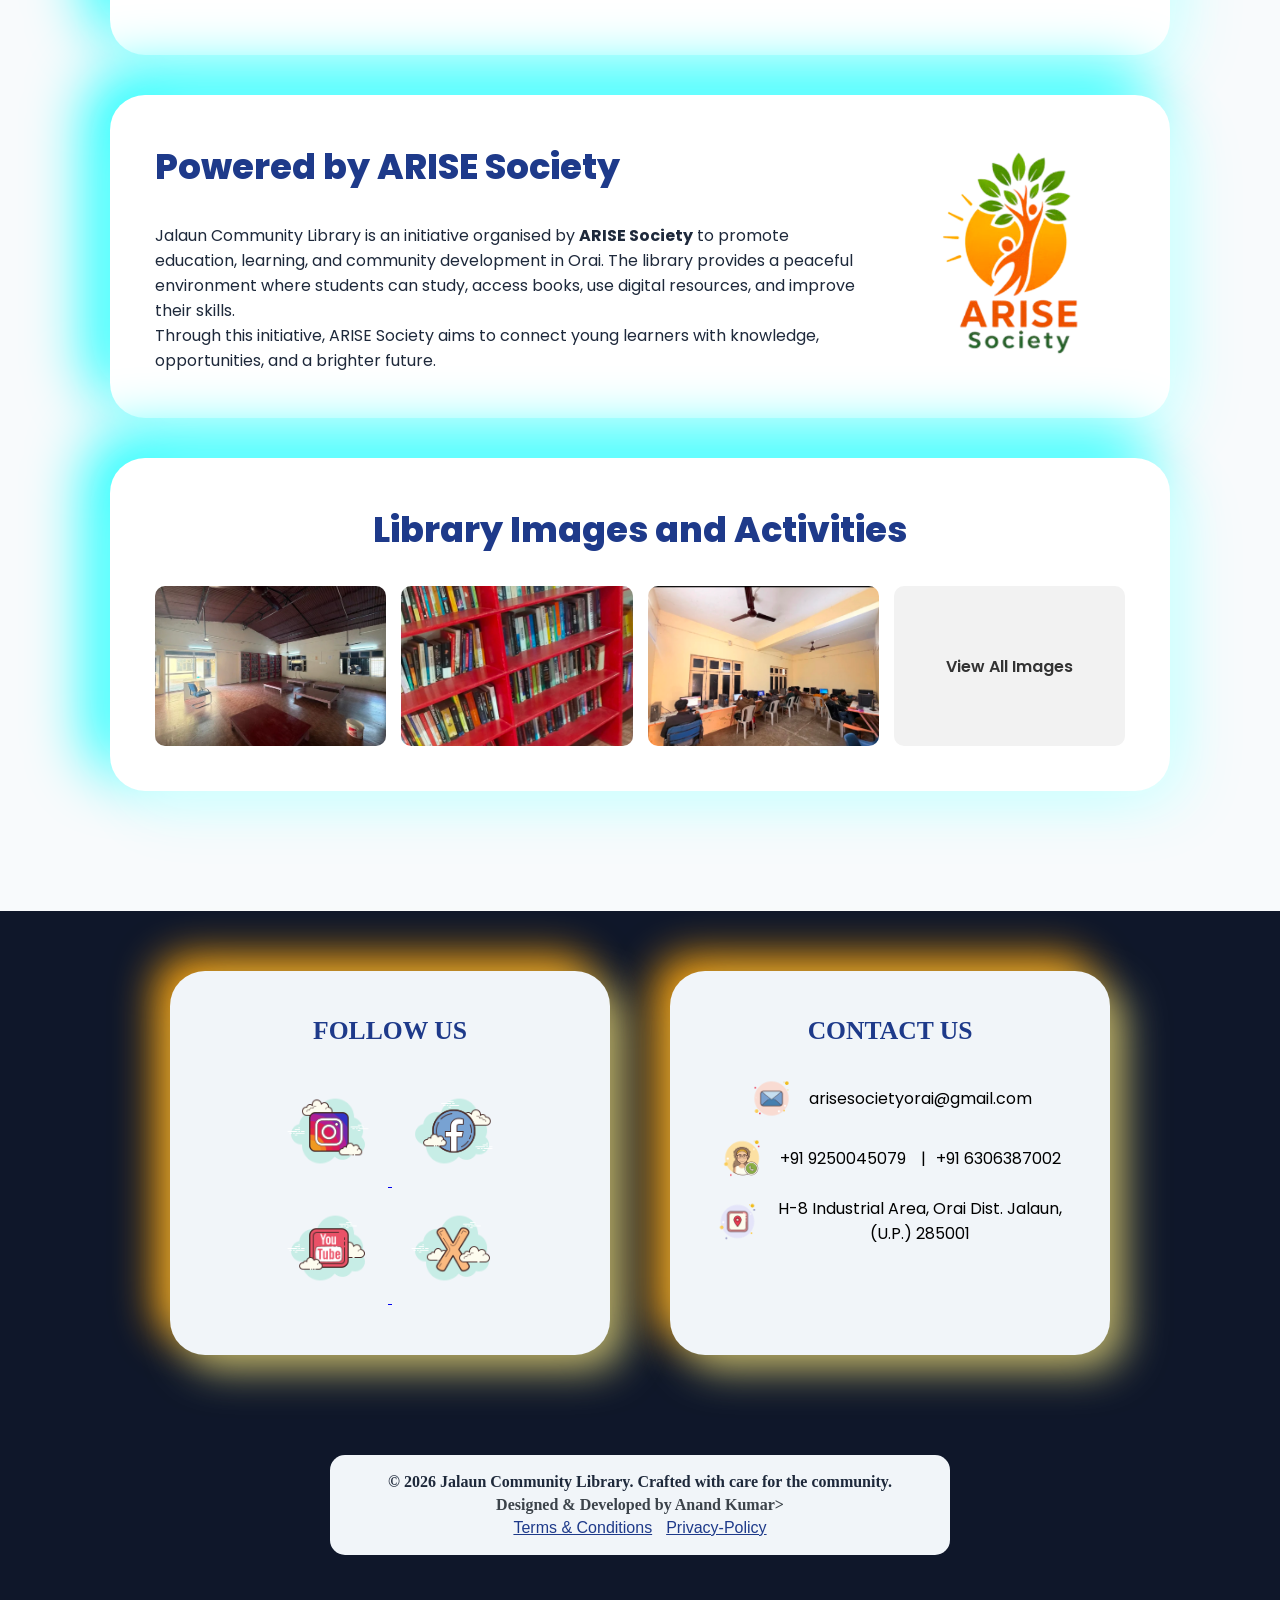
==== commit 75927252: "Correct span tag and add terms/privacy links Fix closing tag for creator span and add links for term" ====
--- a/index.html
+++ b/index.html
@@ -161,7 +161,11 @@
       <div class="copyright">
         &copy; 2026 Jalaun Community Library. Crafted with care for the community.<br>
         <span class="creator">Designed & Developed by Anand Kumar>
-        </span
+        </span>
+        <span class="creator">
+          <a href="terms&conditions.html">Terms & Conditions</a>
+          <a href="privacy&policy.html">Privacy-Policy</a>
+        </span>
       </div>
     </footer>
 </body>
--- a/css/style.css
+++ b/css/style.css
@@ -227,6 +227,7 @@
 
 h3 {
     transition: 0.3s;
+    font-weight: bold;
 }
 
 .about_grid_list:hover h3 {
@@ -327,21 +328,31 @@
 
 /* Copyright text */
 .copyright{
+    display: block;
     background: #f1f5f9;
     color: #1e293b;
     padding: 18px;
     margin-top: 25px;
     text-align: center;
     border-radius: 15px;
-    font-weight: 600;
+    font-weight: 700;
     width: 50%;
     margin: auto;
     font-family: fantasy;
 }
 
 .creator{
+    display: block;
+    color: #3c434a;
     font-family: cursive;
     font-weight: bold;
+    margin-top: 5px;
+}
+
+.creator a{
+    color:#1e3a8a;
+    margin:0 5px;
+    font-weight: 300;
 }
 
 /* --- Image clise button --- */
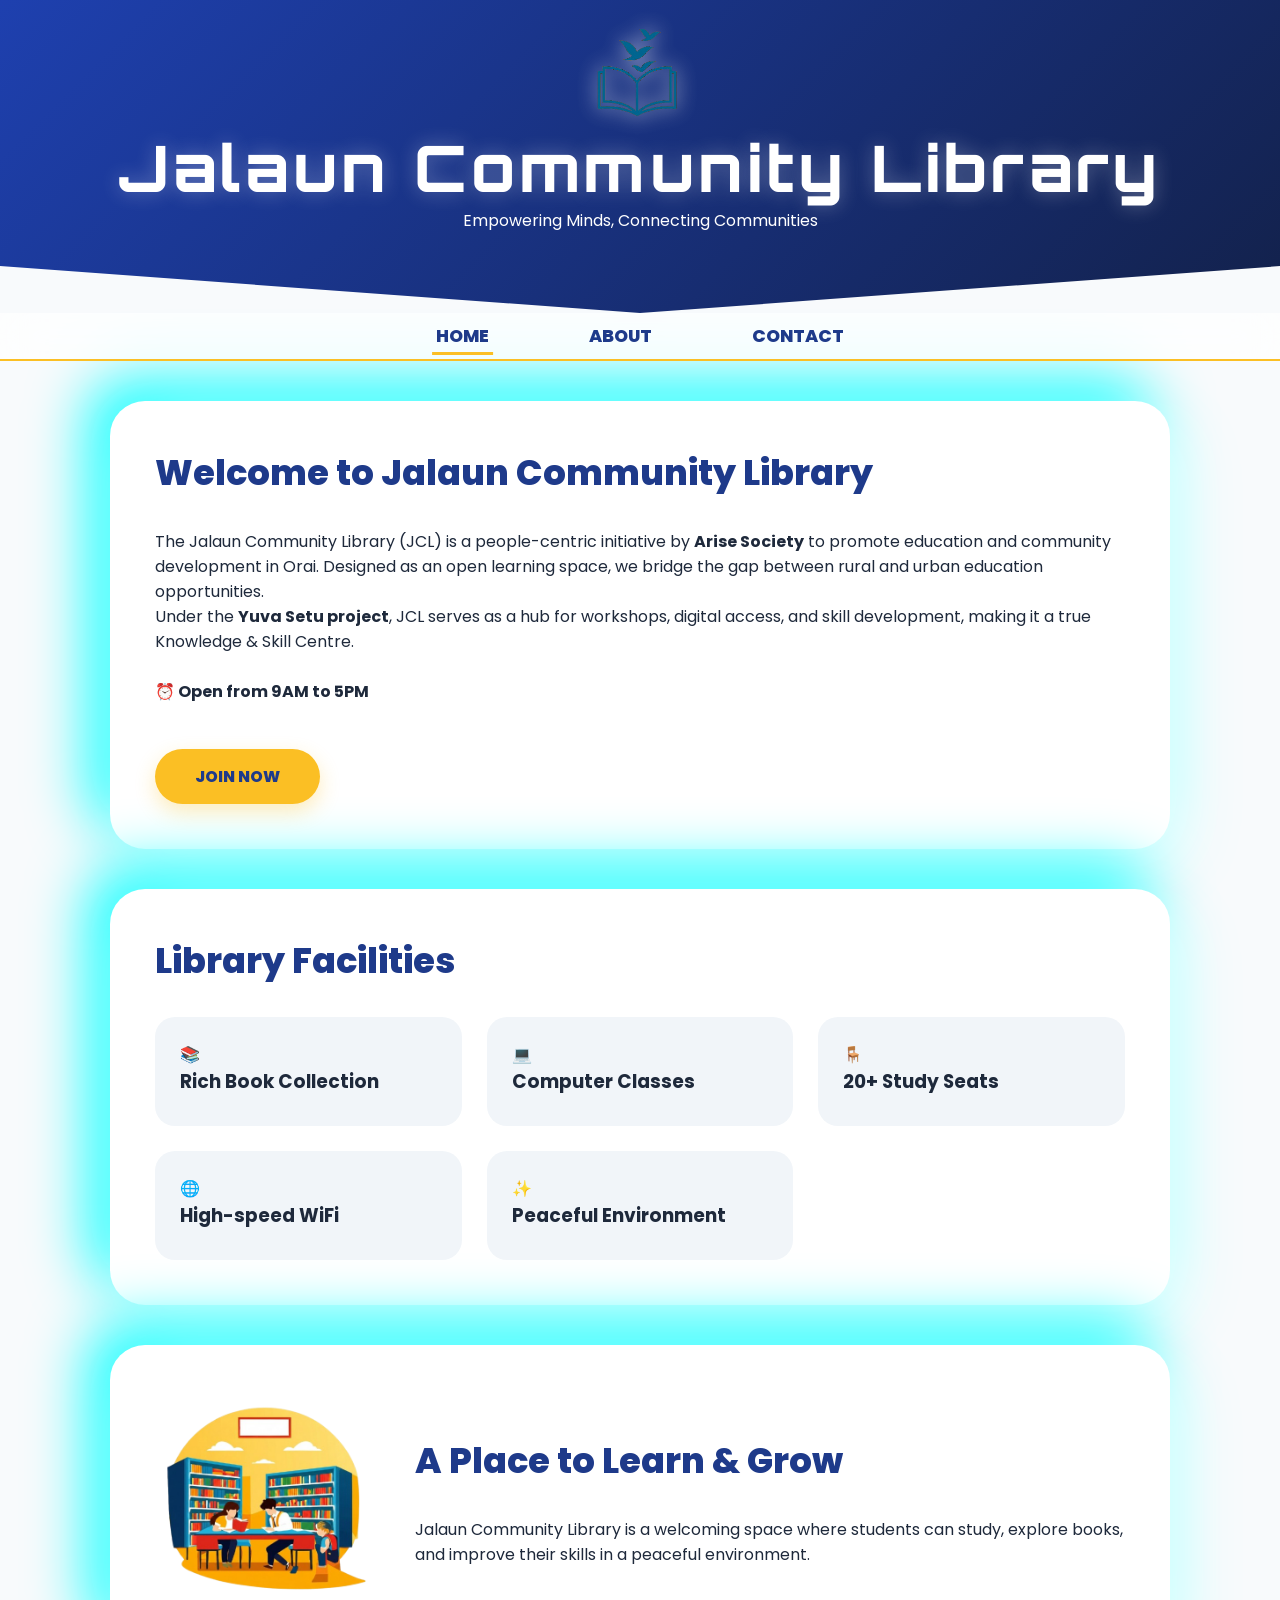
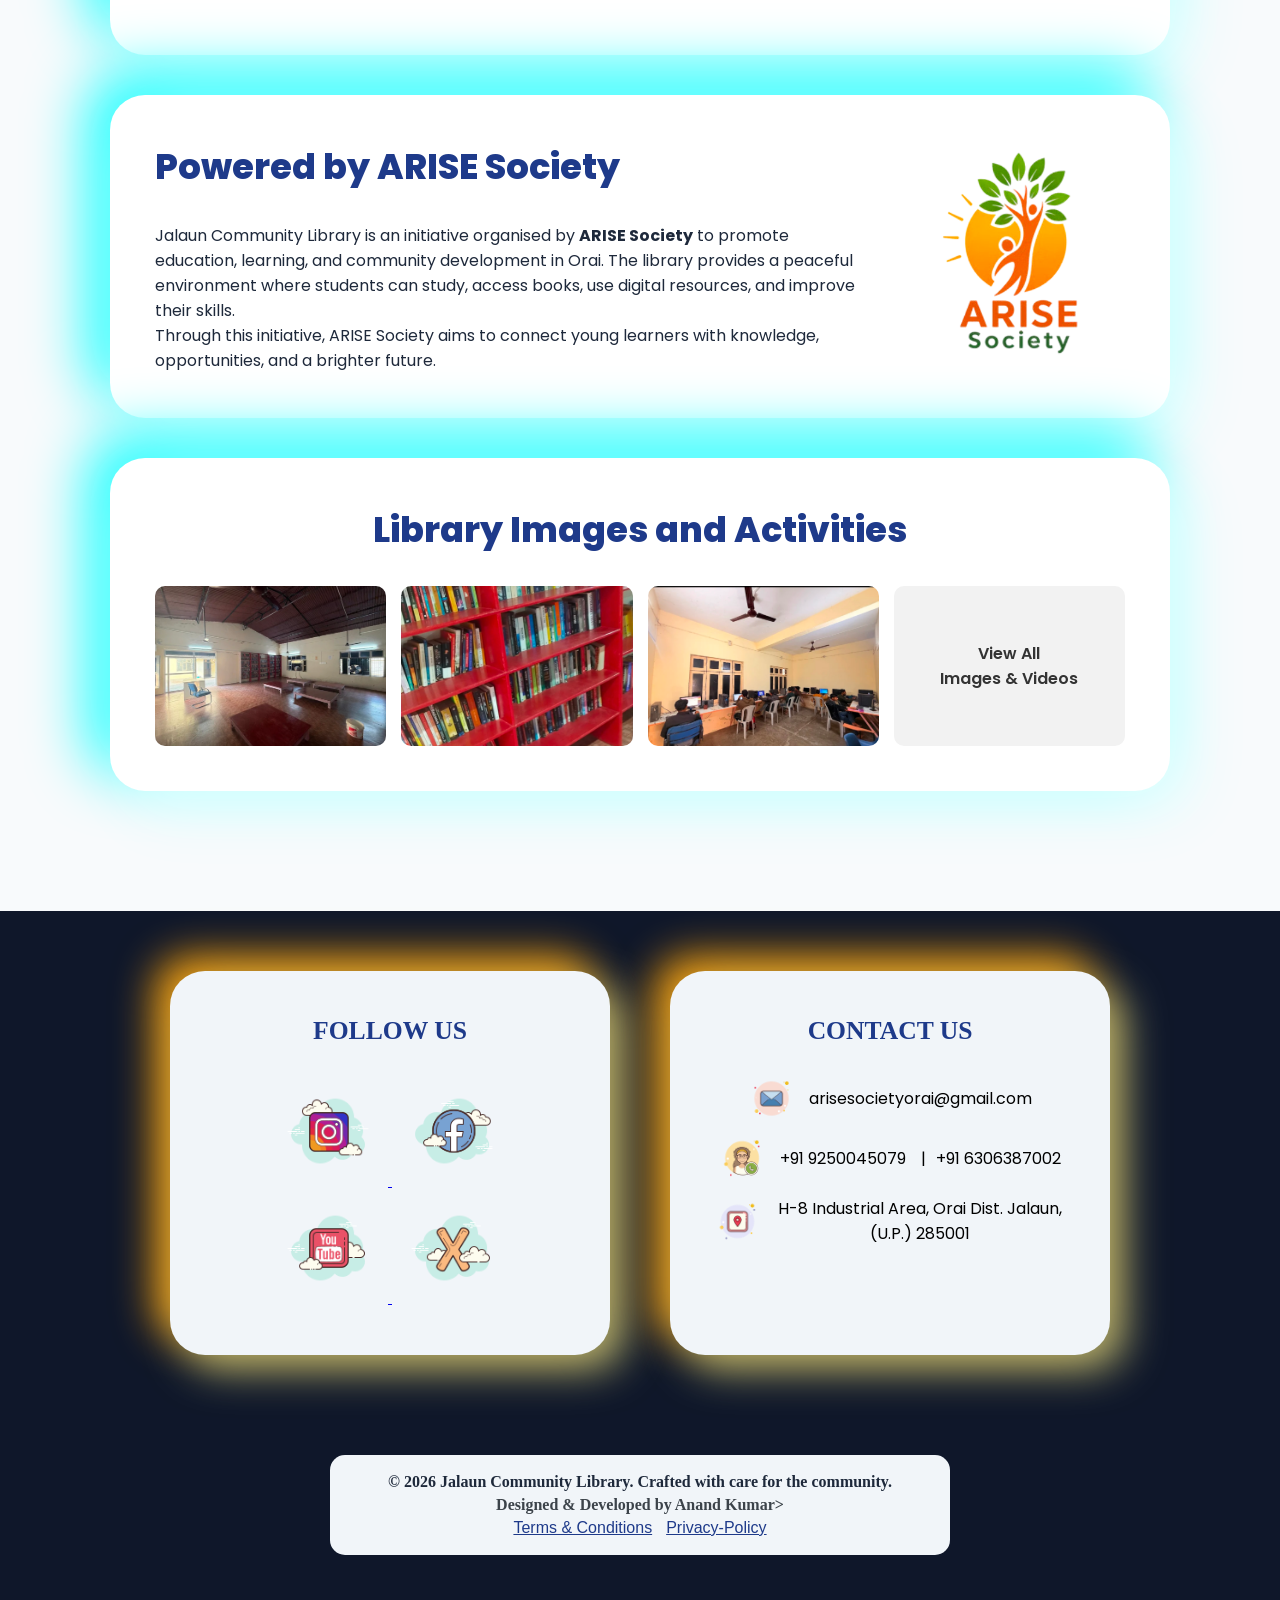
==== commit db758209: "Update index.html Signed-off-by: Anand Kumar  <as1273534@gmail.com>" ====
--- a/index.html
+++ b/index.html
@@ -105,7 +105,7 @@
           <img src="gallery/images/img3.jpg" alt="">
 
           <div class="view_all">
-            <a href="templates/gallery.html">View All Images</a>
+            <a href="templates/gallery.html">View All<br>Images & Videos</a>
           </div>
 
         </div>
@@ -163,8 +163,8 @@
         <span class="creator">Designed & Developed by Anand Kumar>
         </span>
         <span class="creator">
-          <a href="terms&conditions.html">Terms & Conditions</a>
-          <a href="privacy&policy.html">Privacy-Policy</a>
+          <a href="templates/terms&conditions.html">Terms & Conditions</a>
+          <a href="templates/privacy&policy.html">Privacy-Policy</a>
         </span>
       </div>
     </footer>
